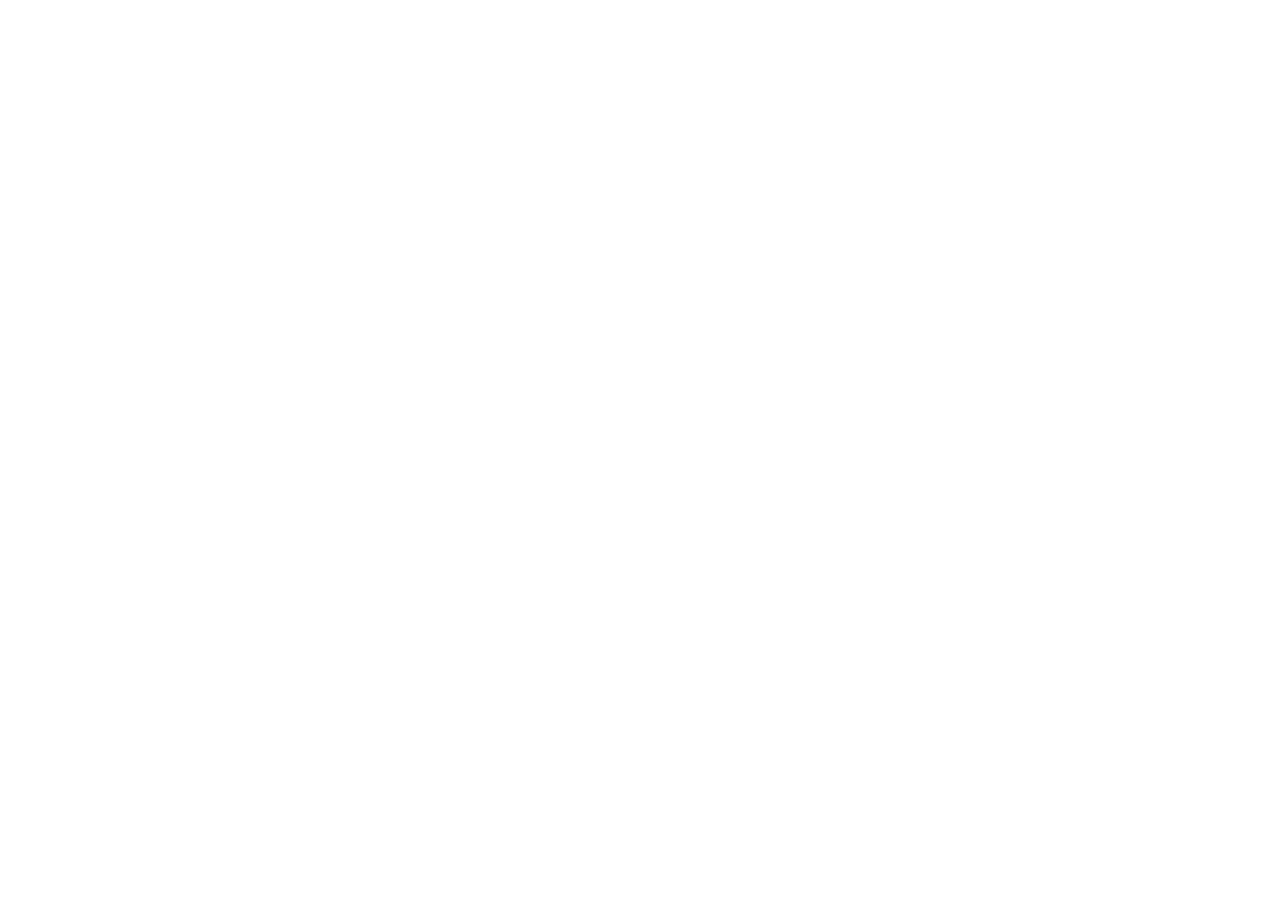
==== index.html @ d7382f09 "feat: :tada: Creacion" ====
<!DOCTYPE html>
<html lang="en">

<head>
    <meta charset="UTF-8">
    <meta name="viewport" content="width=device-width, initial-scale=1.0">
    <title>Presentacion</title>
</head>

<body>

</body>

</html>
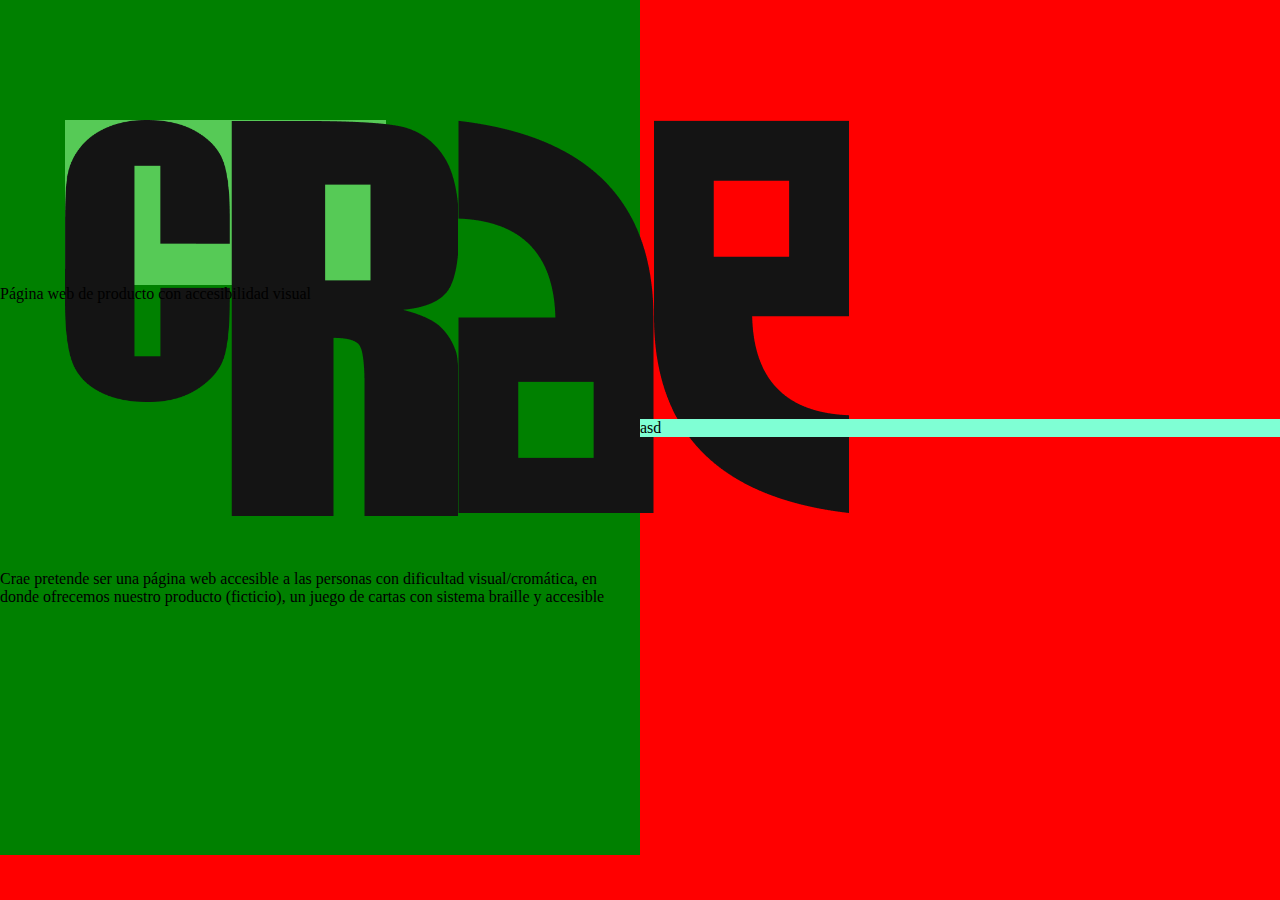
==== commit a448bef0: "style: :lipstick: Ajustes" ====
--- a/index.html
+++ b/index.html
@@ -4,11 +4,44 @@
 <head>
     <meta charset="UTF-8">
     <meta name="viewport" content="width=device-width, initial-scale=1.0">
+    <link rel="stylesheet" href="src/css/style.css">
     <title>Presentacion</title>
 </head>
 
 <body>
 
+    <div class="contenido_izq">
+
+        <div class="contenedor_titulo">
+
+            <img src="src/storage/img/C.png" alt="C" class="C">
+            <img src="src/storage/img/R.png" alt="R" class="R">
+            <img src="src/storage/img/A.png" alt="A" class="A">
+            <img src="src/storage/img/E.png" alt="E" class="E">
+
+        </div>
+
+        <div class="contenedor_subtitulo">
+            <p>
+                Página web de producto con accesibilidad visual
+            </p>
+        </div>
+
+        <div class="contenedor_parrafo">
+            <p>
+                Crae pretende ser una página web accesible a las personas con dificultad visual/cromática, en donde
+                ofrecemos nuestro producto (ficticio), un juego de cartas con sistema braille y accesible
+            </p>
+        </div>
+
+
+    </div>
+
+    <div class="contenido_derecha">
+        asd
+    </div>
+
+
 </body>
 
 </html>--- a/src/css/style.css
+++ b/src/css/style.css
@@ -0,0 +1,48 @@
+@import url(variables.css);
+
+* {
+    padding: 0;
+    margin: 0;
+    box-sizing: border-box;
+}
+
+body {
+    display: grid;
+    grid-template-columns: 1fr 1fr;
+    background-color: red;
+    align-items: center;
+    justify-content: center;
+}
+
+.contenido_izq {
+    background-color: green;
+    display: grid;
+    grid-template-rows: 1fr 1fr 1fr;
+}
+
+
+.contenedor_titulo {
+    background-color: rgb(86, 202, 86);
+    width: 321px;
+    height: 165px;
+    display: grid;
+    grid-template-columns: 1fr 1fr 1fr 1fr;
+
+
+    margin-top: 120px;
+    margin-left: 65px;
+}
+
+.contenedor_titulo .C {
+    max-width: 165px;
+}
+
+
+
+
+
+
+
+.contenido_derecha {
+    background-color: aquamarine;
+}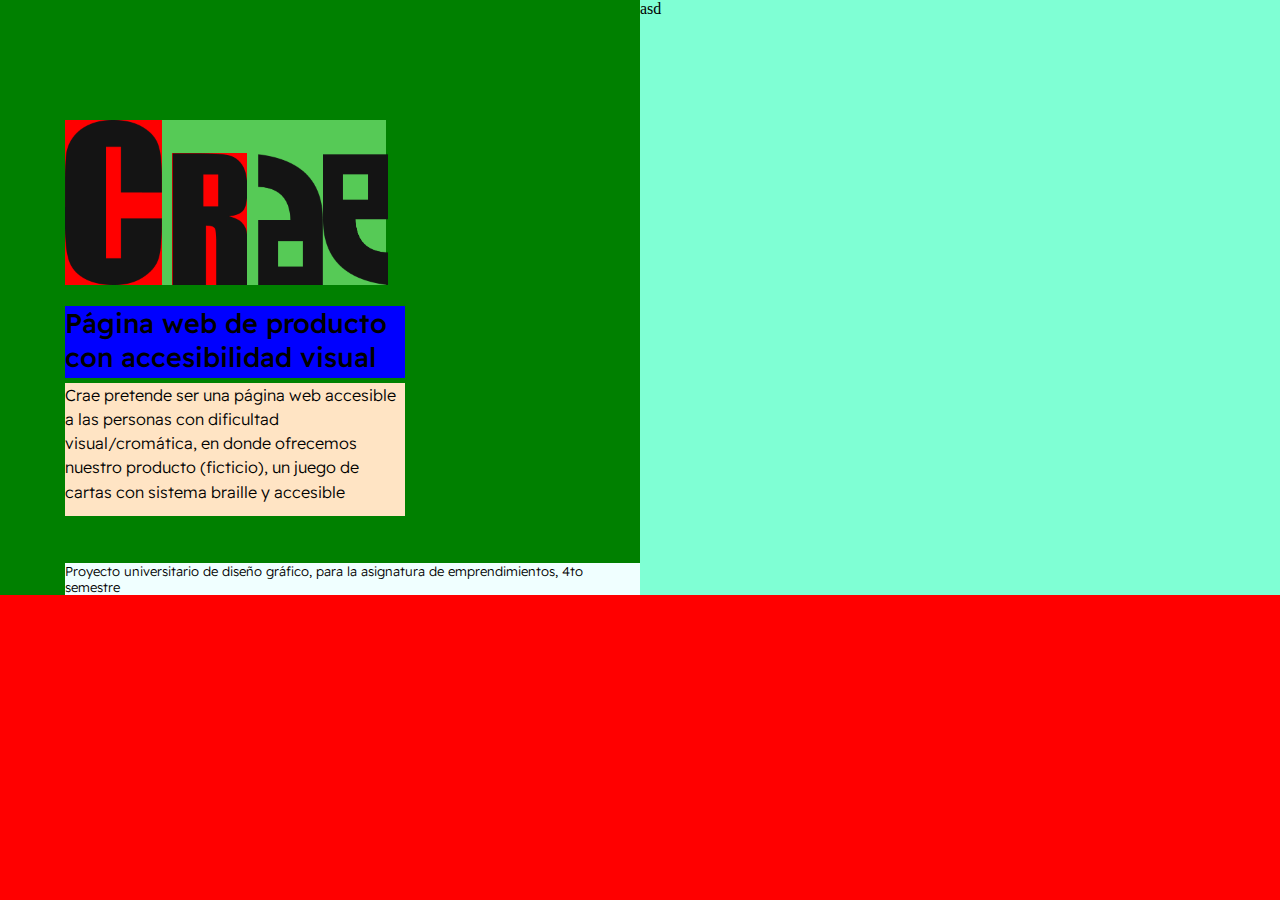
==== commit bfee8bb2: "style: :lipstick: Ajustes" ====
--- a/index.html
+++ b/index.html
@@ -35,6 +35,13 @@
         </div>
 
 
+
+        <div class="parrafo_final">
+            <p>
+                Proyecto universitario de diseño gráfico, para la asignatura de emprendimientos, 4to semestre
+            </p>
+        </div>
+
     </div>
 
     <div class="contenido_derecha">
--- a/src/css/style.css
+++ b/src/css/style.css
@@ -8,16 +8,13 @@
 
 body {
     display: grid;
+    background-color: red;
     grid-template-columns: 1fr 1fr;
-    background-color: red;
-    align-items: center;
-    justify-content: center;
 }
 
 .contenido_izq {
     background-color: green;
     display: grid;
-    grid-template-rows: 1fr 1fr 1fr;
 }
 
 
@@ -28,14 +25,81 @@
     display: grid;
     grid-template-columns: 1fr 1fr 1fr 1fr;
 
+    align-items: baseline;
 
     margin-top: 120px;
     margin-left: 65px;
+
+
 }
 
 .contenedor_titulo .C {
-    max-width: 165px;
+    background-color: red;
+    margin-right: 10.03px;
+
+    max-width: 96.53px;
 }
+
+.contenedor_titulo .R {
+    background-color: red;
+    margin-right: 10.79px;
+
+    max-width: 75.81px;
+}
+
+.contenedor_titulo .A {
+    max-width: 65px;
+}
+
+.contenedor_titulo .E {
+    max-width: 65.03px;
+}
+
+
+
+
+
+
+
+
+.contenedor_subtitulo {
+    background-color: blue;
+    margin-left: 65px;
+
+    font-family: ReadexPro-Medium;
+    font-size: 27px;
+    width: 340px;
+    height: 72px;
+
+    margin-top: 21px;
+    margin-bottom: 5px;
+}
+
+
+
+.contenedor_parrafo {
+    background-color: bisque;
+    margin-left: 65px;
+
+    font-family: ReadexPro-Light;
+    font-size: 16px;
+    line-height: 151.5%;
+    width: 340px;
+    height: 133px;
+}
+
+
+
+.parrafo_final {
+    background-color: azure;
+    margin-left: 65px;
+
+    margin-top: 47px;
+    font-family: ReadexPro-Light;
+    font-size: 13px;
+
+}
+
 
 
 
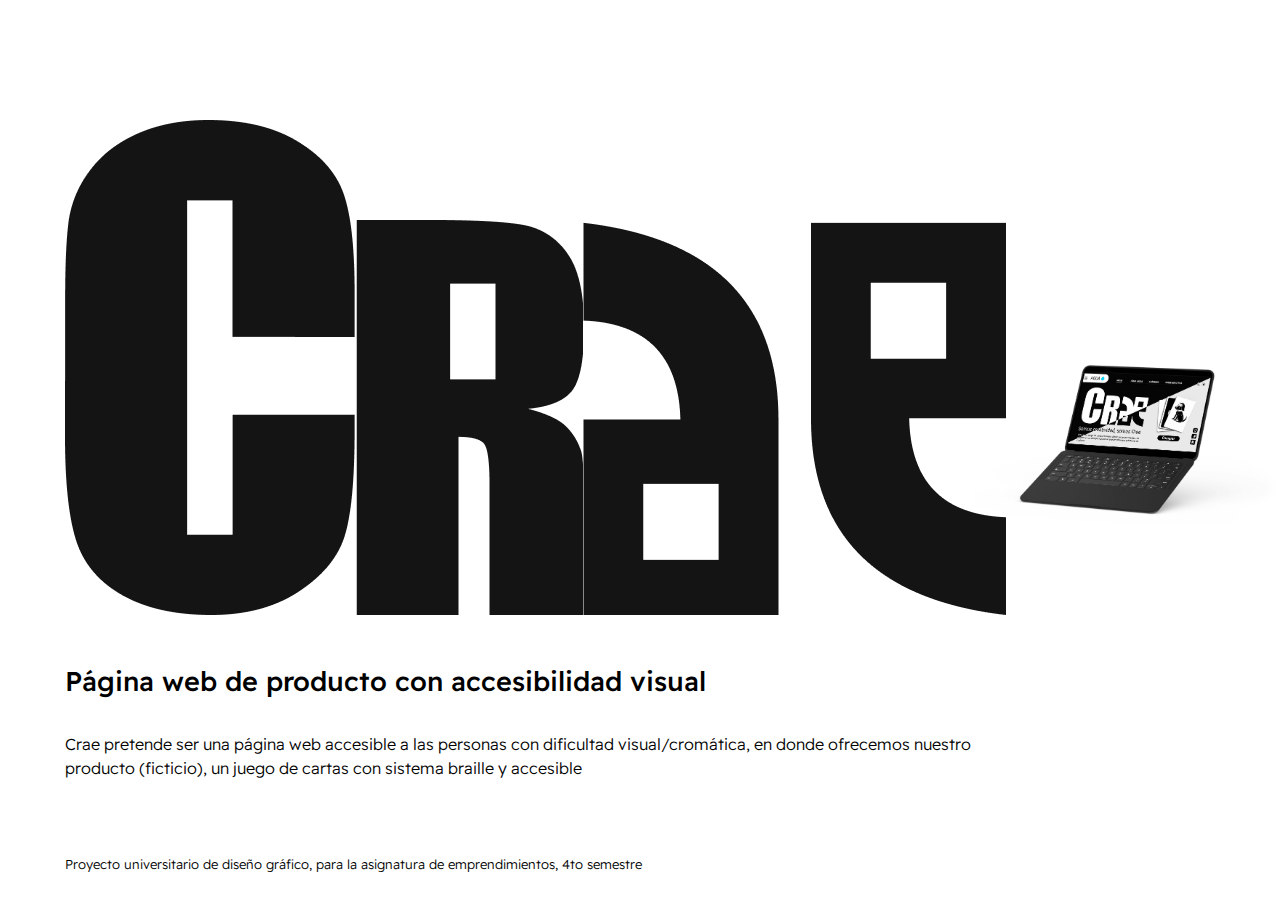
==== commit 095c190f: "style: :lipstick: index terminado" ====
--- a/index.html
+++ b/index.html
@@ -12,14 +12,17 @@
 
     <div class="contenido_izq">
 
-        <div class="contenedor_titulo">
+        <a href="views/inicio.html">
+            <div class="contenedor_titulo">
 
-            <img src="src/storage/img/C.png" alt="C" class="C">
-            <img src="src/storage/img/R.png" alt="R" class="R">
-            <img src="src/storage/img/A.png" alt="A" class="A">
-            <img src="src/storage/img/E.png" alt="E" class="E">
+                <img src="src/storage/img/C.png" alt="C" class="C">
+                <img src="src/storage/img/R.png" alt="R" class="R">
+                <img src="src/storage/img/A.png" alt="A" class="A">
+                <img src="src/storage/img/E.png" alt="E" class="E">
 
-        </div>
+            </div>
+        </a>
+
 
         <div class="contenedor_subtitulo">
             <p>
@@ -45,7 +48,12 @@
     </div>
 
     <div class="contenido_derecha">
-        asd
+
+
+        <img src="src/storage/img/PixelBook Go.png" alt="">
+
+
+
     </div>
 
 
--- a/src/css/style.css
+++ b/src/css/style.css
@@ -8,20 +8,19 @@
 
 body {
     display: grid;
-    background-color: red;
     grid-template-columns: 1fr 1fr;
+    min-height: 100vh;
+
 }
 
 .contenido_izq {
-    background-color: green;
     display: grid;
+    row-gap: 0px;
 }
 
 
 .contenedor_titulo {
-    background-color: rgb(86, 202, 86);
-    width: 321px;
-    height: 165px;
+    width: 100%;
     display: grid;
     grid-template-columns: 1fr 1fr 1fr 1fr;
 
@@ -33,27 +32,6 @@
 
 }
 
-.contenedor_titulo .C {
-    background-color: red;
-    margin-right: 10.03px;
-
-    max-width: 96.53px;
-}
-
-.contenedor_titulo .R {
-    background-color: red;
-    margin-right: 10.79px;
-
-    max-width: 75.81px;
-}
-
-.contenedor_titulo .A {
-    max-width: 65px;
-}
-
-.contenedor_titulo .E {
-    max-width: 65.03px;
-}
 
 
 
@@ -63,13 +41,11 @@
 
 
 .contenedor_subtitulo {
-    background-color: blue;
     margin-left: 65px;
 
     font-family: ReadexPro-Medium;
     font-size: 27px;
-    width: 340px;
-    height: 72px;
+    width: 100%;
 
     margin-top: 21px;
     margin-bottom: 5px;
@@ -78,26 +54,23 @@
 
 
 .contenedor_parrafo {
-    background-color: bisque;
     margin-left: 65px;
 
     font-family: ReadexPro-Light;
     font-size: 16px;
     line-height: 151.5%;
-    width: 340px;
-    height: 133px;
+    width: 100%;
 }
 
 
 
 .parrafo_final {
-    background-color: azure;
     margin-left: 65px;
 
     margin-top: 47px;
     font-family: ReadexPro-Light;
     font-size: 13px;
-
+    width: 100%;
 }
 
 
@@ -108,5 +81,15 @@
 
 
 .contenido_derecha {
-    background-color: aquamarine;
+    display: flex;
+    justify-content: center;
+    align-items: center;
+    position: relative;
+}
+
+
+
+.contenido_derecha img {
+    width: 100%;
+    position: absolute;
 }